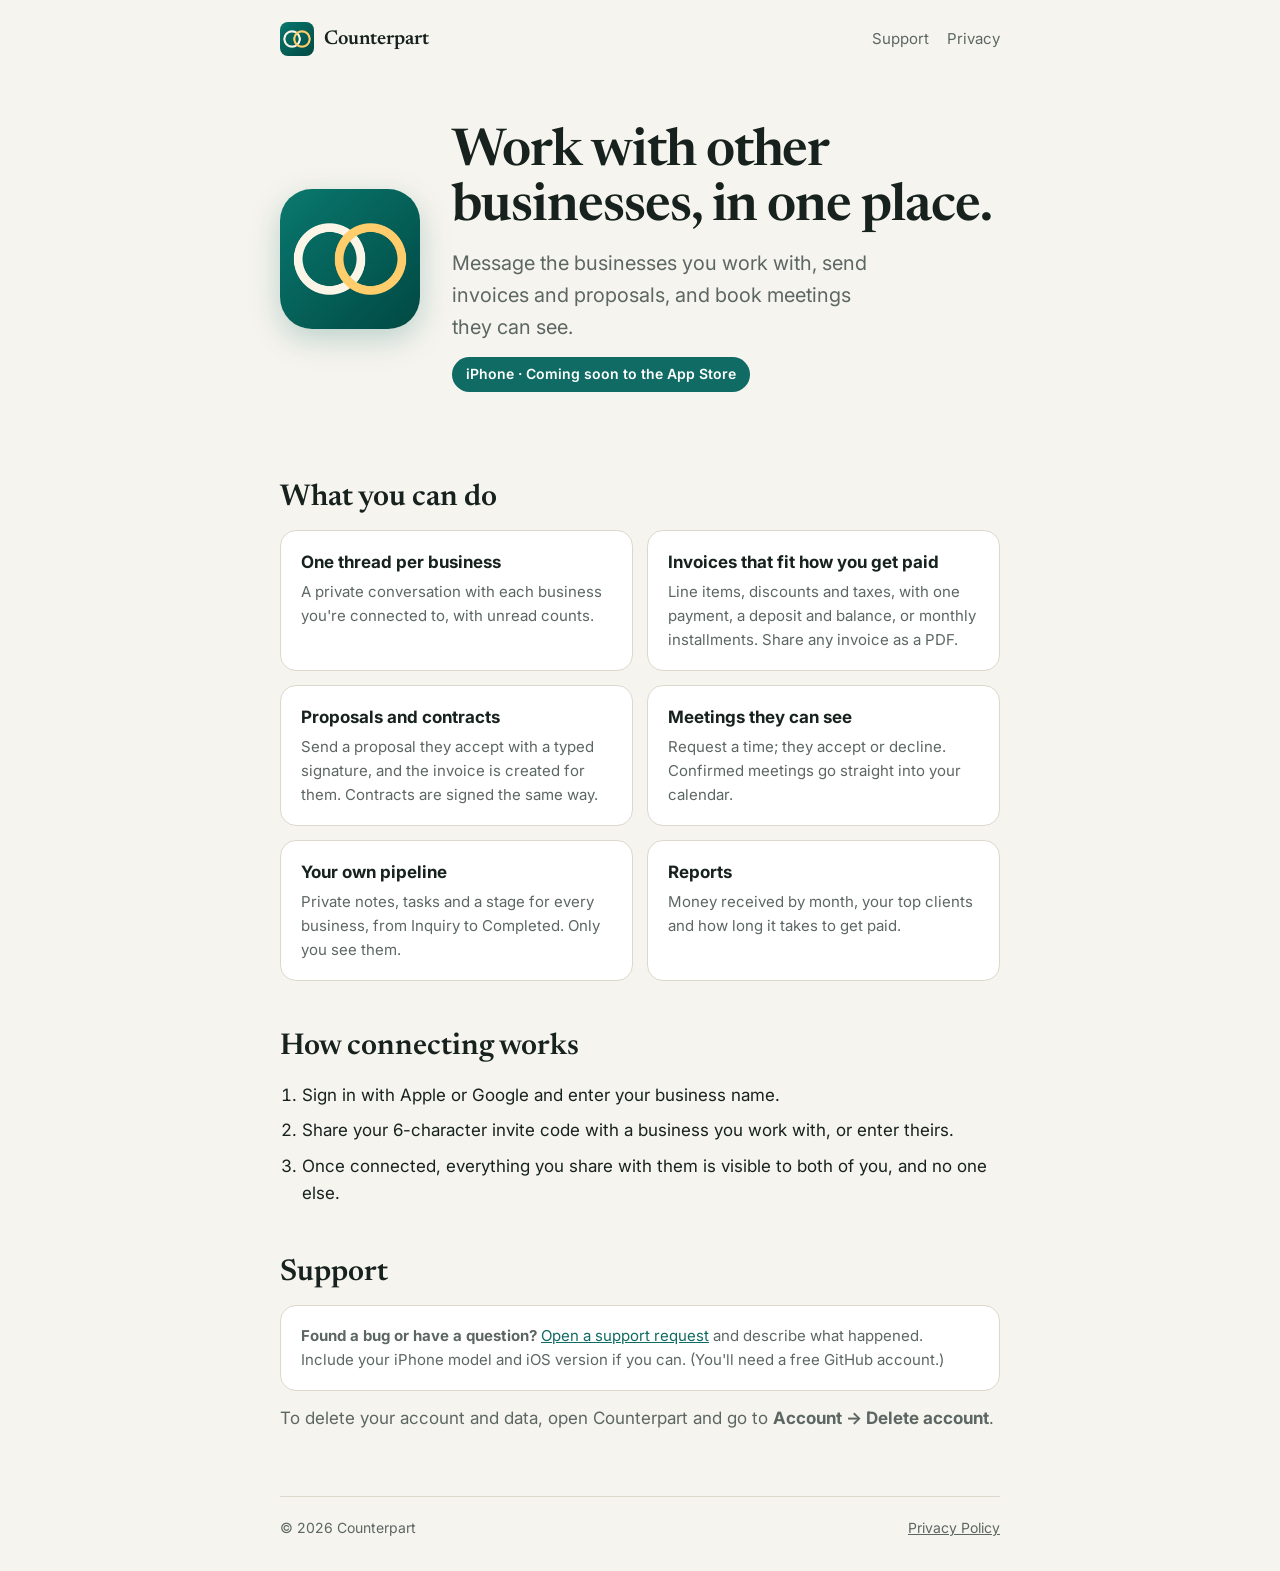
==== index.html @ 64aa9f84 "Counterpart home page and privacy policy Co-Authored-By: Claude Opus 5.5 <noreply@anthropic.com>" ====
<!doctype html>
<html lang="en">
<head>
  <meta charset="utf-8">
  <meta name="viewport" content="width=device-width, initial-scale=1, viewport-fit=cover">
  <title>Counterpart — work with businesses in one place</title>
  <meta name="description" content="Counterpart is an iPhone app for messaging the businesses you work with, sending invoices and proposals, and scheduling meetings they can see.">
  <link rel="icon" href="icon.png">
  <link rel="preconnect" href="https://fonts.googleapis.com">
  <link rel="preconnect" href="https://fonts.gstatic.com" crossorigin>
  <link rel="stylesheet" href="https://fonts.googleapis.com/css2?family=Inter:wght@400;600&family=Newsreader:opsz,wght@6..72,600&display=swap">
  <link rel="stylesheet" href="style.css">
</head>
<body>
  <div class="wrap">
    <header class="top">
      <a class="brand" href="./"><img src="icon.png" alt="">Counterpart</a>
      <nav><a href="#support">Support</a><a href="privacy.html">Privacy</a></nav>
    </header>

    <section class="hero">
      <img src="icon.png" alt="Counterpart app icon">
      <div>
        <h1>Work with other businesses, in one place.</h1>
        <p class="lede">Message the businesses you work with, send invoices and proposals, and book meetings they can see.</p>
        <span class="badge">iPhone · Coming soon to the App Store</span>
      </div>
    </section>

    <h2>What you can do</h2>
    <div class="features">
      <div class="card"><h3>One thread per business</h3><p>A private conversation with each business you're connected to, with unread counts.</p></div>
      <div class="card"><h3>Invoices that fit how you get paid</h3><p>Line items, discounts and taxes, with one payment, a deposit and balance, or monthly installments. Share any invoice as a PDF.</p></div>
      <div class="card"><h3>Proposals and contracts</h3><p>Send a proposal they accept with a typed signature, and the invoice is created for them. Contracts are signed the same way.</p></div>
      <div class="card"><h3>Meetings they can see</h3><p>Request a time; they accept or decline. Confirmed meetings go straight into your calendar.</p></div>
      <div class="card"><h3>Your own pipeline</h3><p>Private notes, tasks and a stage for every business, from Inquiry to Completed. Only you see them.</p></div>
      <div class="card"><h3>Reports</h3><p>Money received by month, your top clients and how long it takes to get paid.</p></div>
    </div>

    <h2>How connecting works</h2>
    <ol class="steps">
      <li>Sign in with Apple or Google and enter your business name.</li>
      <li>Share your 6-character invite code with a business you work with, or enter theirs.</li>
      <li>Once connected, everything you share with them is visible to both of you, and no one else.</li>
    </ol>

    <h2 id="support">Support</h2>
    <div class="card">
      <p><strong>Found a bug or have a question?</strong> <a href="https://github.com/Ogdenriver1/counterpart-support/issues/new">Open a support request</a> and describe what happened. Include your iPhone model and iOS version if you can. (You'll need a free GitHub account.)</p>
    </div>
    <p class="muted" style="margin-top:14px">To delete your account and data, open Counterpart and go to <strong>Account → Delete account</strong>.</p>

    <footer>
      <span>© 2026 Counterpart</span>
      <span><a href="privacy.html">Privacy Policy</a></span>
    </footer>
  </div>
</body>
</html>
---- style.css ----
:root {
  --bg: #f6f4ee;
  --surface: #ffffff;
  --ink: #17221f;
  --muted: #5c6763;
  --line: #dcd8cc;
  --teal: #0f6b63;
  --gold: #e9b44c;
  --serif: "Newsreader", Georgia, "Times New Roman", serif;
  --sans: "Inter", system-ui, -apple-system, "Segoe UI", sans-serif;
}
@media (prefers-color-scheme: dark) {
  :root { --bg: #0e1513; --surface: #16201d; --ink: #e8eeeb; --muted: #9aa8a3; --line: #2a3632; --teal: #5fc7b8; --gold: #f2c46a; }
}
* { box-sizing: border-box; }
body { margin: 0; background: var(--bg); color: var(--ink); font: 17px/1.6 var(--sans); }
.wrap { max-width: 760px; margin: 0 auto; padding: 0 max(20px, env(safe-area-inset-left)); }
header.top { padding: 22px 0; display: flex; align-items: center; justify-content: space-between; gap: 12px; }
header.top a.brand { display: flex; align-items: center; gap: 10px; color: var(--ink); text-decoration: none; font: 600 20px var(--serif); }
header.top img { width: 34px; height: 34px; border-radius: 8px; }
nav a { color: var(--muted); text-decoration: none; margin-left: 18px; font-size: 15px; }
nav a:hover { color: var(--ink); }
.hero { padding: 48px 0 40px; display: grid; grid-template-columns: 140px 1fr; gap: 32px; align-items: center; }
.hero img { width: 140px; height: 140px; border-radius: 32px; box-shadow: 0 10px 30px rgba(15, 107, 99, .25); }
h1 { font: 600 52px/1.05 var(--serif); letter-spacing: -.02em; margin: 0 0 12px; text-wrap: balance; }
h2 { font: 600 30px/1.2 var(--serif); margin: 48px 0 14px; text-wrap: balance; }
h3 { font-size: 17px; margin: 0 0 4px; }
p { margin: 0 0 14px; }
.lede { font-size: 20px; color: var(--muted); max-width: 34ch; }
.badge { display: inline-block; padding: 6px 14px; border-radius: 999px; background: var(--teal); color: #fff; font-size: 14px; font-weight: 600; }
.features { display: grid; grid-template-columns: repeat(2, minmax(0, 1fr)); gap: 14px; }
.card { background: var(--surface); border: 1px solid var(--line); border-radius: 16px; padding: 18px 20px; }
.card p { color: var(--muted); margin: 0; font-size: 15px; }
ol.steps { padding-left: 22px; }
ol.steps li { margin-bottom: 8px; }
a { color: var(--teal); }
.policy h2 { font-size: 24px; margin-top: 36px; }
.policy ul { padding-left: 22px; }
.policy li { margin-bottom: 6px; }
.muted { color: var(--muted); }
footer { margin: 64px 0 32px; padding-top: 20px; border-top: 1px solid var(--line); color: var(--muted); font-size: 14px; display: flex; justify-content: space-between; flex-wrap: wrap; gap: 8px; }
footer a { color: var(--muted); }
@media (max-width: 600px) {
  .hero { grid-template-columns: 1fr; gap: 20px; padding-top: 24px; }
  .hero img { width: 96px; height: 96px; border-radius: 22px; }
  h1 { font-size: 40px; }
  .features { grid-template-columns: 1fr; }
  nav a { margin-left: 12px; }
}
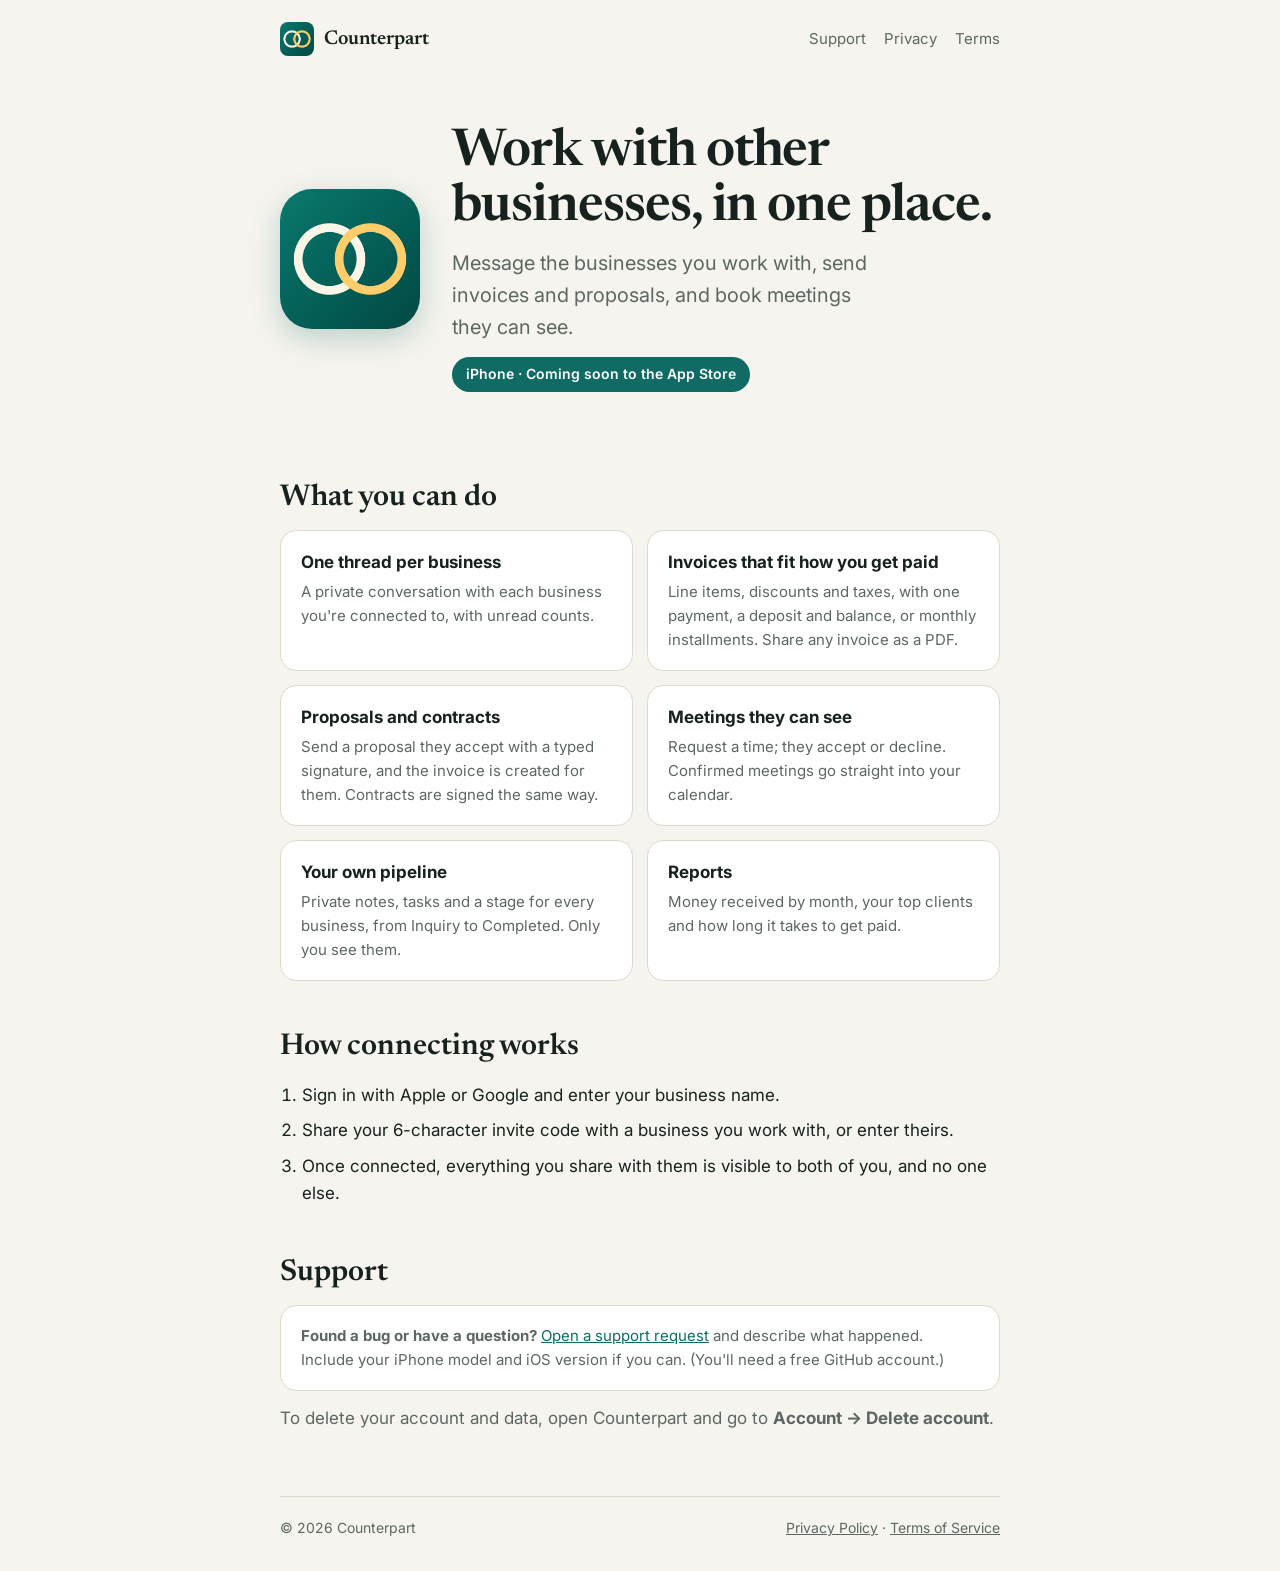
==== commit f0238381: "Add terms of service Co-Authored-By: Claude Opus 5.5 <noreply@anthropic.com>" ====
--- a/index.html
+++ b/index.html
@@ -15,7 +15,7 @@
   <div class="wrap">
     <header class="top">
       <a class="brand" href="./"><img src="icon.png" alt="">Counterpart</a>
-      <nav><a href="#support">Support</a><a href="privacy.html">Privacy</a></nav>
+      <nav><a href="#support">Support</a><a href="privacy.html">Privacy</a><a href="terms.html">Terms</a></nav>
     </header>
 
     <section class="hero">
@@ -52,7 +52,7 @@
 
     <footer>
       <span>© 2026 Counterpart</span>
-      <span><a href="privacy.html">Privacy Policy</a></span>
+      <span><a href="privacy.html">Privacy Policy</a> · <a href="terms.html">Terms of Service</a></span>
     </footer>
   </div>
 </body>
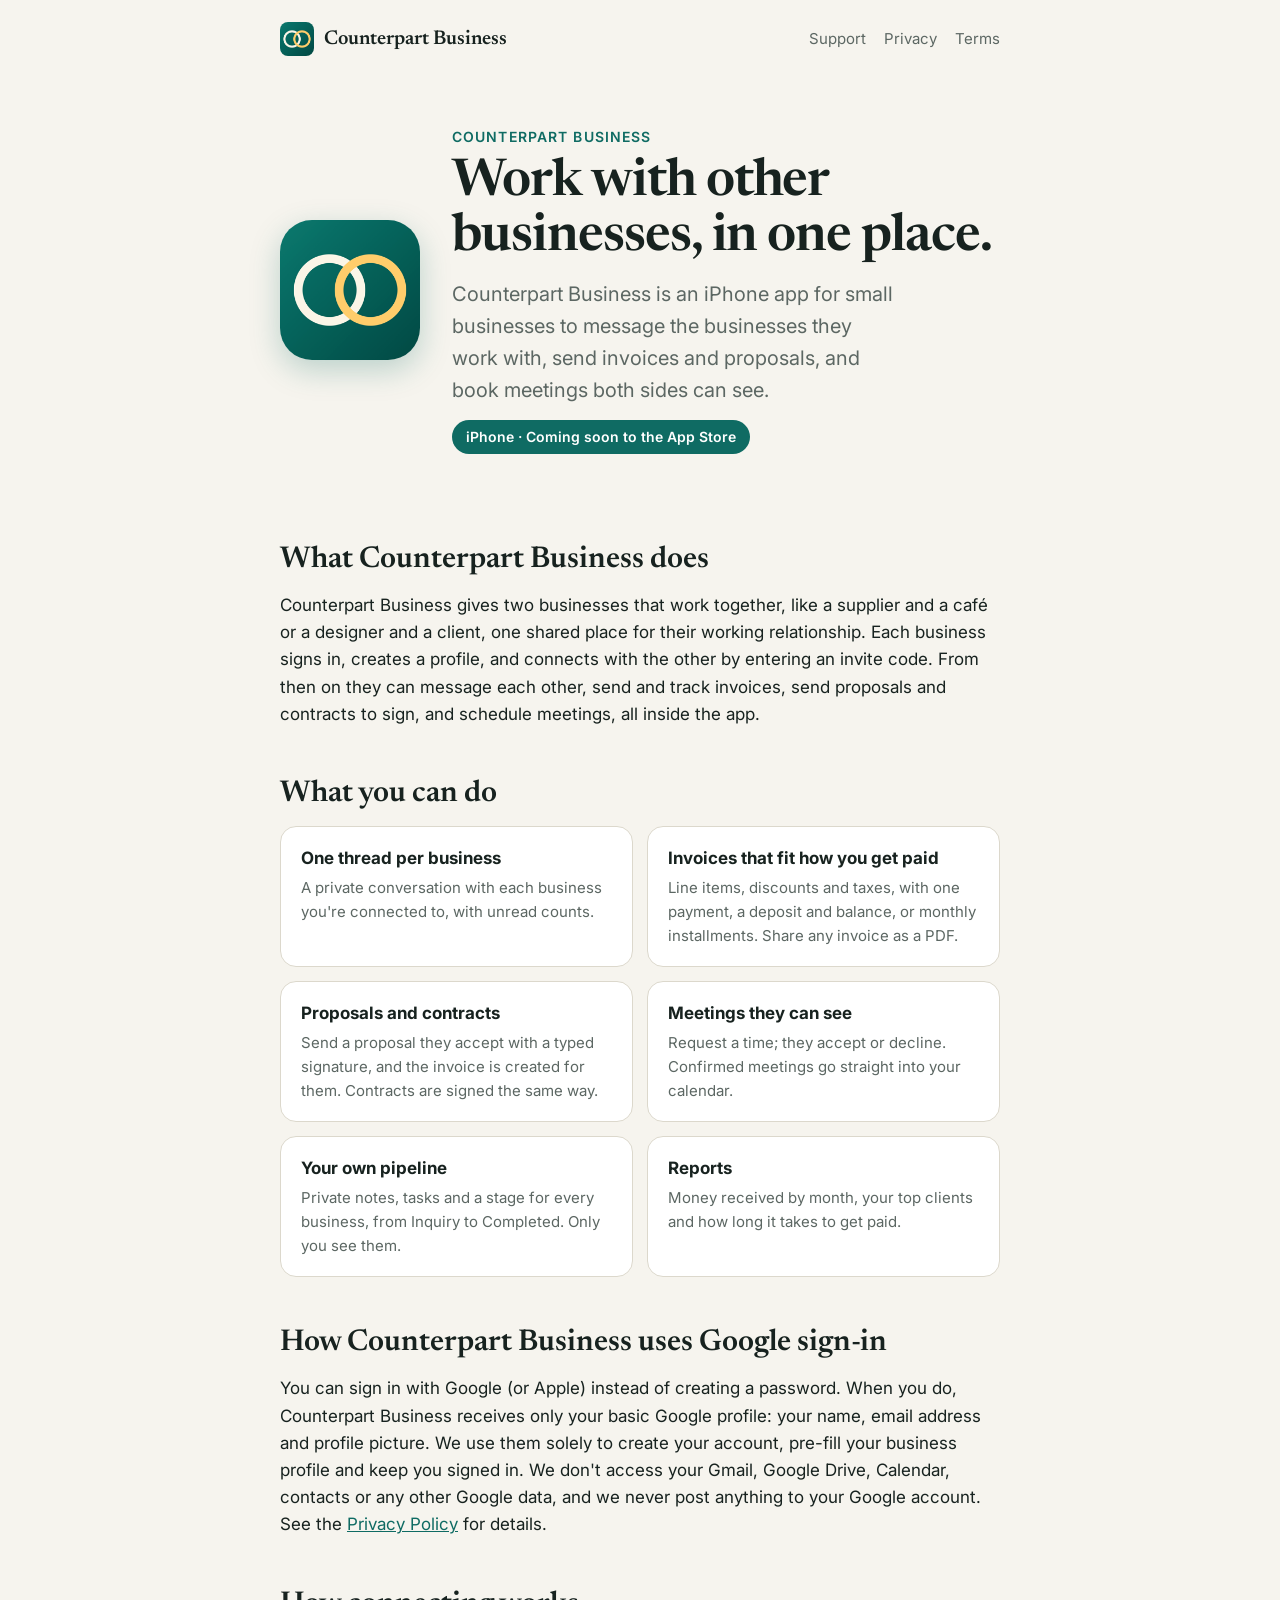
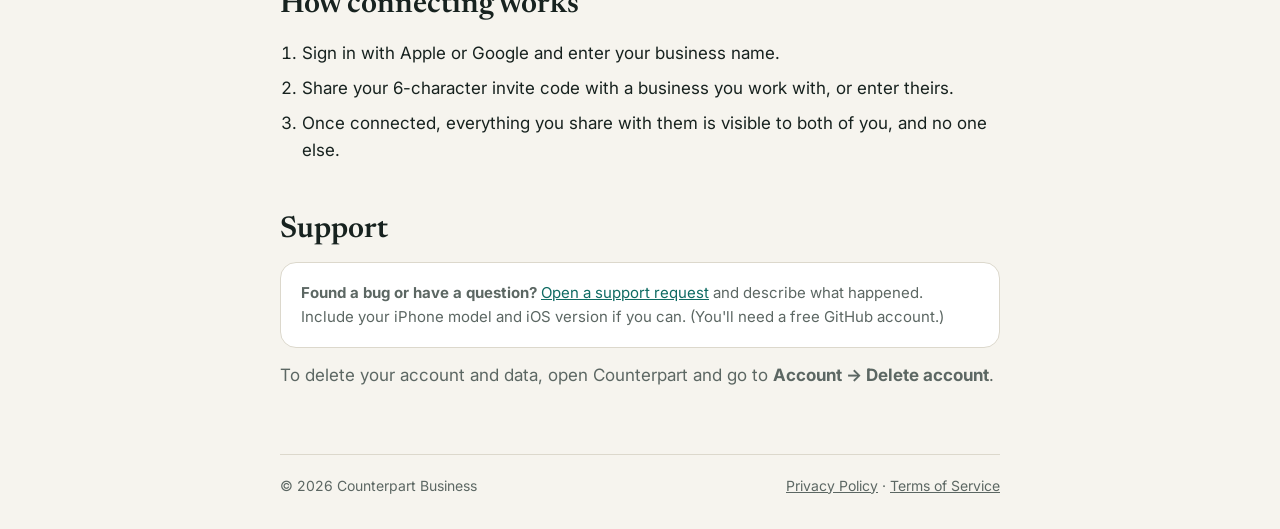
==== commit 74ac4486: "Match Google consent name, explain app purpose and Google sign-in use, add Search Console verificati" ====
--- a/index.html
+++ b/index.html
@@ -3,8 +3,8 @@
 <head>
   <meta charset="utf-8">
   <meta name="viewport" content="width=device-width, initial-scale=1, viewport-fit=cover">
-  <title>Counterpart — work with businesses in one place</title>
-  <meta name="description" content="Counterpart is an iPhone app for messaging the businesses you work with, sending invoices and proposals, and scheduling meetings they can see.">
+  <title>Counterpart Business — message, invoice and schedule with other businesses</title>
+  <meta name="description" content="Counterpart Business is an iPhone app for messaging the businesses you work with, sending invoices and proposals, and scheduling meetings they can see.">
   <link rel="icon" href="icon.png">
   <link rel="preconnect" href="https://fonts.googleapis.com">
   <link rel="preconnect" href="https://fonts.gstatic.com" crossorigin>
@@ -14,18 +14,22 @@
 <body>
   <div class="wrap">
     <header class="top">
-      <a class="brand" href="./"><img src="icon.png" alt="">Counterpart</a>
+      <a class="brand" href="./"><img src="icon.png" alt="">Counterpart Business</a>
       <nav><a href="#support">Support</a><a href="privacy.html">Privacy</a><a href="terms.html">Terms</a></nav>
     </header>
 
     <section class="hero">
-      <img src="icon.png" alt="Counterpart app icon">
+      <img src="icon.png" alt="Counterpart Business app icon">
       <div>
+        <p class="eyebrow">Counterpart Business</p>
         <h1>Work with other businesses, in one place.</h1>
-        <p class="lede">Message the businesses you work with, send invoices and proposals, and book meetings they can see.</p>
+        <p class="lede">Counterpart Business is an iPhone app for small businesses to message the businesses they work with, send invoices and proposals, and book meetings both sides can see.</p>
         <span class="badge">iPhone · Coming soon to the App Store</span>
       </div>
     </section>
+
+    <h2>What Counterpart Business does</h2>
+    <p>Counterpart Business gives two businesses that work together, like a supplier and a café or a designer and a client, one shared place for their working relationship. Each business signs in, creates a profile, and connects with the other by entering an invite code. From then on they can message each other, send and track invoices, send proposals and contracts to sign, and schedule meetings, all inside the app.</p>
 
     <h2>What you can do</h2>
     <div class="features">
@@ -36,6 +40,9 @@
       <div class="card"><h3>Your own pipeline</h3><p>Private notes, tasks and a stage for every business, from Inquiry to Completed. Only you see them.</p></div>
       <div class="card"><h3>Reports</h3><p>Money received by month, your top clients and how long it takes to get paid.</p></div>
     </div>
+
+    <h2>How Counterpart Business uses Google sign-in</h2>
+    <p>You can sign in with Google (or Apple) instead of creating a password. When you do, Counterpart Business receives only your basic Google profile: your name, email address and profile picture. We use them solely to create your account, pre-fill your business profile and keep you signed in. We don't access your Gmail, Google Drive, Calendar, contacts or any other Google data, and we never post anything to your Google account. See the <a href="privacy.html">Privacy Policy</a> for details.</p>
 
     <h2>How connecting works</h2>
     <ol class="steps">
@@ -51,7 +58,7 @@
     <p class="muted" style="margin-top:14px">To delete your account and data, open Counterpart and go to <strong>Account → Delete account</strong>.</p>
 
     <footer>
-      <span>© 2026 Counterpart</span>
+      <span>© 2026 Counterpart Business</span>
       <span><a href="privacy.html">Privacy Policy</a> · <a href="terms.html">Terms of Service</a></span>
     </footer>
   </div>
--- a/style.css
+++ b/style.css
@@ -47,3 +47,4 @@
   .features { grid-template-columns: 1fr; }
   nav a { margin-left: 12px; }
 }
+.eyebrow { font-size: 14px; font-weight: 600; letter-spacing: .08em; text-transform: uppercase; color: var(--teal); margin: 0 0 8px; }
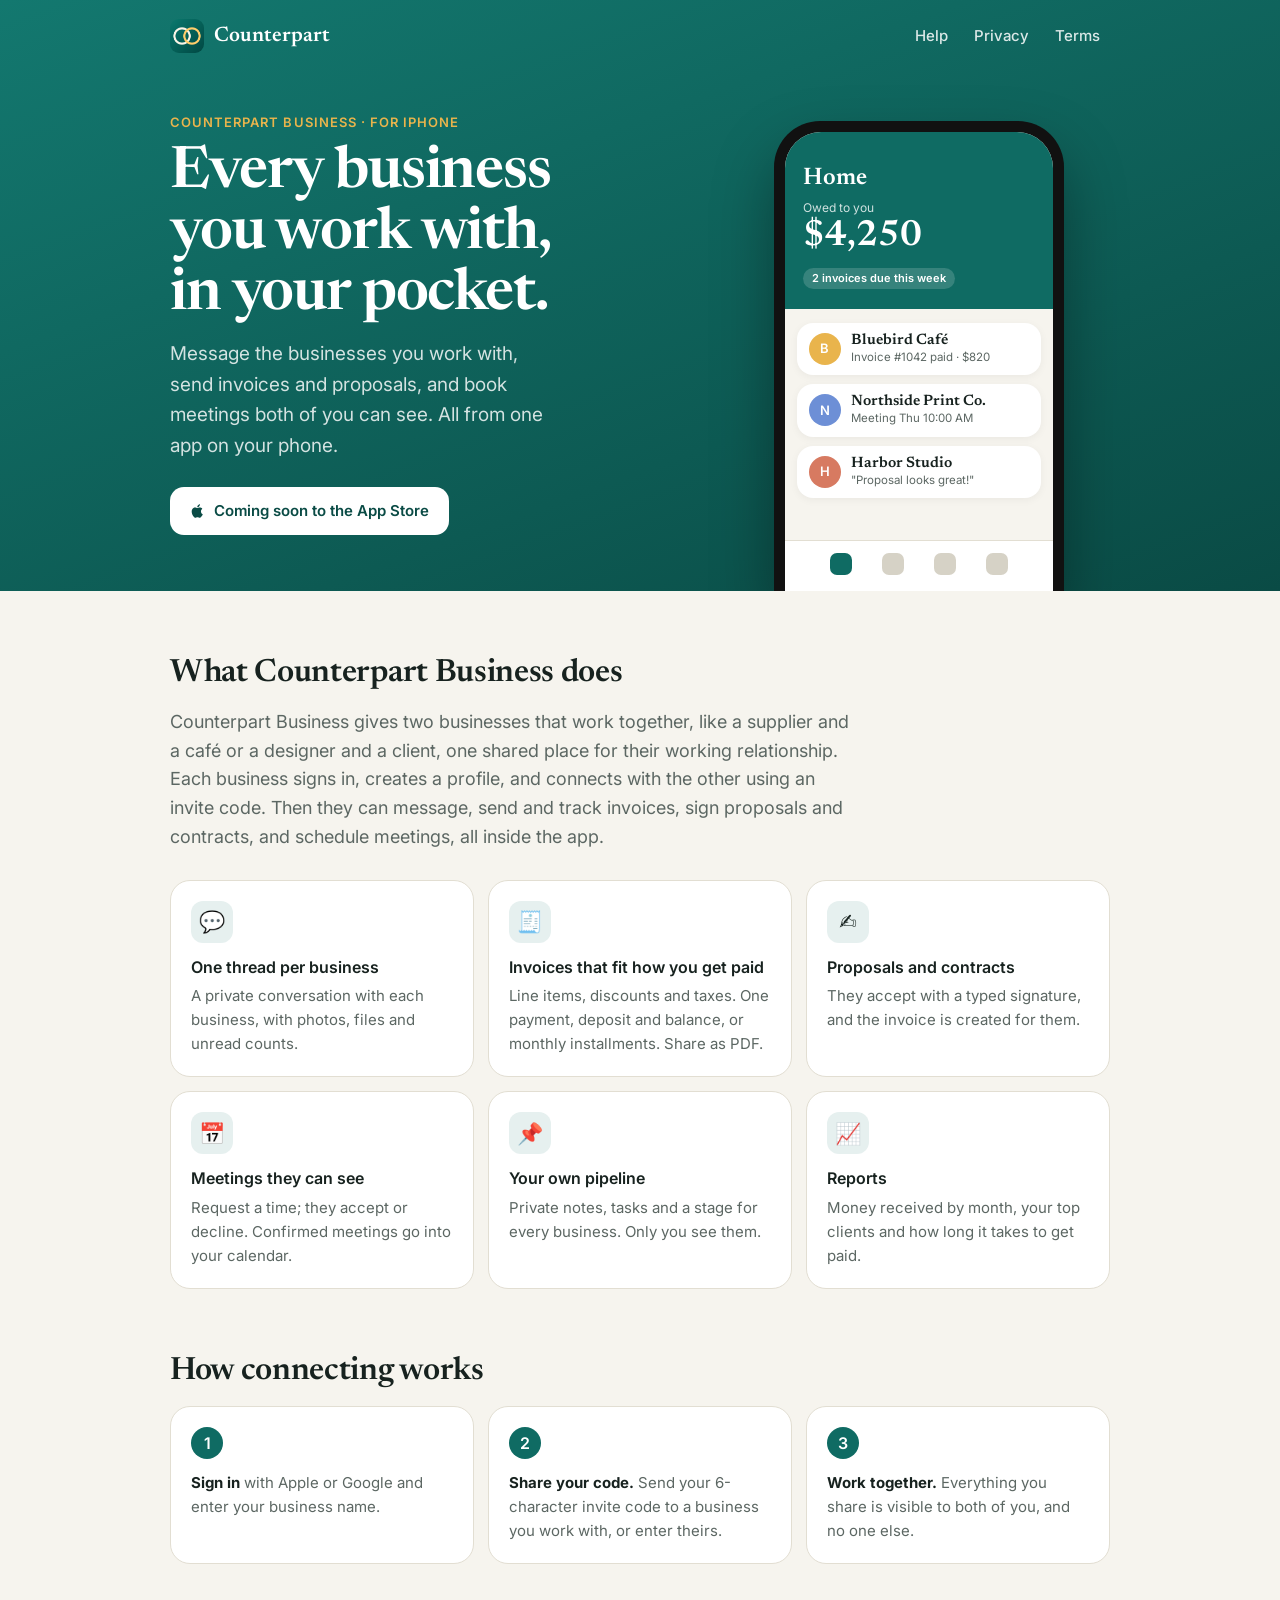
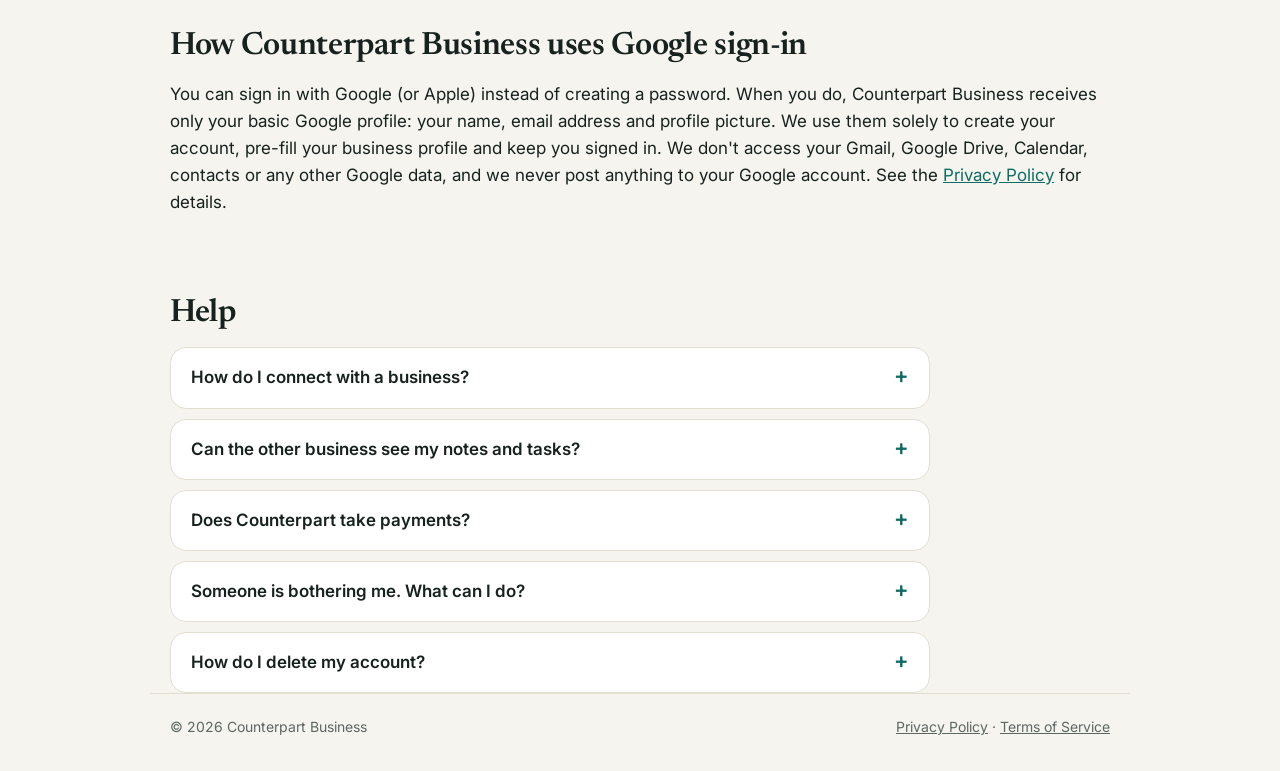
==== commit c4579fbd: "Redesign site: teal hero with phone preview, help FAQ instead of GitHub issues, add-to-home-screen s" ====
--- a/index.html
+++ b/index.html
@@ -5,62 +5,124 @@
   <meta name="viewport" content="width=device-width, initial-scale=1, viewport-fit=cover">
   <title>Counterpart Business — message, invoice and schedule with other businesses</title>
   <meta name="description" content="Counterpart Business is an iPhone app for messaging the businesses you work with, sending invoices and proposals, and scheduling meetings they can see.">
+  <meta name="theme-color" content="#0f6b63">
+  <meta name="apple-mobile-web-app-capable" content="yes">
+  <meta name="mobile-web-app-capable" content="yes">
+  <meta name="apple-mobile-web-app-title" content="Counterpart">
+  <meta name="apple-mobile-web-app-status-bar-style" content="black-translucent">
+  <link rel="manifest" href="manifest.json">
   <link rel="icon" href="icon.png">
+  <link rel="apple-touch-icon" href="icon.png">
   <link rel="preconnect" href="https://fonts.googleapis.com">
   <link rel="preconnect" href="https://fonts.gstatic.com" crossorigin>
-  <link rel="stylesheet" href="https://fonts.googleapis.com/css2?family=Inter:wght@400;600&family=Newsreader:opsz,wght@6..72,600&display=swap">
+  <link rel="stylesheet" href="https://fonts.googleapis.com/css2?family=Inter:wght@400;500;600&family=Newsreader:opsz,wght@6..72,500;6..72,600&display=swap">
   <link rel="stylesheet" href="style.css">
 </head>
-<body>
-  <div class="wrap">
-    <header class="top">
-      <a class="brand" href="./"><img src="icon.png" alt="">Counterpart Business</a>
-      <nav><a href="#support">Support</a><a href="privacy.html">Privacy</a><a href="terms.html">Terms</a></nav>
-    </header>
+<body class="home">
+  <header class="hero-band">
+    <div class="wrap">
+      <div class="top">
+        <a class="brand" href="./"><img src="icon.png" alt="">Counterpart</a>
+        <nav><a href="#help">Help</a><a href="privacy.html">Privacy</a><a href="terms.html">Terms</a></nav>
+      </div>
 
-    <section class="hero">
-      <img src="icon.png" alt="Counterpart Business app icon">
-      <div>
-        <p class="eyebrow">Counterpart Business</p>
-        <h1>Work with other businesses, in one place.</h1>
-        <p class="lede">Counterpart Business is an iPhone app for small businesses to message the businesses they work with, send invoices and proposals, and book meetings both sides can see.</p>
-        <span class="badge">iPhone · Coming soon to the App Store</span>
+      <div class="hero">
+        <div class="hero-copy">
+          <p class="eyebrow">Counterpart Business · for iPhone</p>
+          <h1>Every business you work with, in your pocket.</h1>
+          <p class="lede">Message the businesses you work with, send invoices and proposals, and book meetings both of you can see. All from one app on your phone.</p>
+          <span class="store">Coming soon to the App Store</span>
+        </div>
+
+        <div class="phone" aria-hidden="true">
+          <div class="screen">
+            <div class="s-bar">
+              <span class="s-title">Home</span>
+            </div>
+            <div class="s-head">
+              <span class="s-small">Owed to you</span>
+              <span class="s-big">$4,250</span>
+              <span class="s-chip">2 invoices due this week</span>
+            </div>
+            <div class="s-body">
+              <div class="s-card">
+                <span class="s-av" style="background:#e9b44c">B</span>
+                <div><b>Bluebird Café</b><small>Invoice #1042 paid · $820</small></div>
+              </div>
+              <div class="s-card">
+                <span class="s-av" style="background:#6d8fd6">N</span>
+                <div><b>Northside Print Co.</b><small>Meeting Thu 10:00 AM</small></div>
+              </div>
+              <div class="s-card">
+                <span class="s-av" style="background:#d77a61">H</span>
+                <div><b>Harbor Studio</b><small>"Proposal looks great!"</small></div>
+              </div>
+            </div>
+            <div class="s-tabs"><i class="on"></i><i></i><i></i><i></i></div>
+          </div>
+        </div>
+      </div>
+    </div>
+  </header>
+
+  <main class="wrap">
+    <section>
+      <h2>What Counterpart Business does</h2>
+      <p class="intro">Counterpart Business gives two businesses that work together, like a supplier and a café or a designer and a client, one shared place for their working relationship. Each business signs in, creates a profile, and connects with the other using an invite code. Then they can message, send and track invoices, sign proposals and contracts, and schedule meetings, all inside the app.</p>
+      <div class="features">
+        <div class="feature"><span class="ic">💬</span><h3>One thread per business</h3><p>A private conversation with each business, with photos, files and unread counts.</p></div>
+        <div class="feature"><span class="ic">🧾</span><h3>Invoices that fit how you get paid</h3><p>Line items, discounts and taxes. One payment, deposit and balance, or monthly installments. Share as PDF.</p></div>
+        <div class="feature"><span class="ic">✍️</span><h3>Proposals and contracts</h3><p>They accept with a typed signature, and the invoice is created for them.</p></div>
+        <div class="feature"><span class="ic">📅</span><h3>Meetings they can see</h3><p>Request a time; they accept or decline. Confirmed meetings go into your calendar.</p></div>
+        <div class="feature"><span class="ic">📌</span><h3>Your own pipeline</h3><p>Private notes, tasks and a stage for every business. Only you see them.</p></div>
+        <div class="feature"><span class="ic">📈</span><h3>Reports</h3><p>Money received by month, your top clients and how long it takes to get paid.</p></div>
       </div>
     </section>
 
-    <h2>What Counterpart Business does</h2>
-    <p>Counterpart Business gives two businesses that work together, like a supplier and a café or a designer and a client, one shared place for their working relationship. Each business signs in, creates a profile, and connects with the other by entering an invite code. From then on they can message each other, send and track invoices, send proposals and contracts to sign, and schedule meetings, all inside the app.</p>
+    <section>
+      <h2>How connecting works</h2>
+      <ol class="steps">
+        <li><b>Sign in</b> with Apple or Google and enter your business name.</li>
+        <li><b>Share your code.</b> Send your 6-character invite code to a business you work with, or enter theirs.</li>
+        <li><b>Work together.</b> Everything you share is visible to both of you, and no one else.</li>
+      </ol>
+    </section>
 
-    <h2>What you can do</h2>
-    <div class="features">
-      <div class="card"><h3>One thread per business</h3><p>A private conversation with each business you're connected to, with unread counts.</p></div>
-      <div class="card"><h3>Invoices that fit how you get paid</h3><p>Line items, discounts and taxes, with one payment, a deposit and balance, or monthly installments. Share any invoice as a PDF.</p></div>
-      <div class="card"><h3>Proposals and contracts</h3><p>Send a proposal they accept with a typed signature, and the invoice is created for them. Contracts are signed the same way.</p></div>
-      <div class="card"><h3>Meetings they can see</h3><p>Request a time; they accept or decline. Confirmed meetings go straight into your calendar.</p></div>
-      <div class="card"><h3>Your own pipeline</h3><p>Private notes, tasks and a stage for every business, from Inquiry to Completed. Only you see them.</p></div>
-      <div class="card"><h3>Reports</h3><p>Money received by month, your top clients and how long it takes to get paid.</p></div>
-    </div>
+    <section>
+      <h2>How Counterpart Business uses Google sign-in</h2>
+      <p>You can sign in with Google (or Apple) instead of creating a password. When you do, Counterpart Business receives only your basic Google profile: your name, email address and profile picture. We use them solely to create your account, pre-fill your business profile and keep you signed in. We don't access your Gmail, Google Drive, Calendar, contacts or any other Google data, and we never post anything to your Google account. See the <a href="privacy.html">Privacy Policy</a> for details.</p>
+    </section>
 
-    <h2>How Counterpart Business uses Google sign-in</h2>
-    <p>You can sign in with Google (or Apple) instead of creating a password. When you do, Counterpart Business receives only your basic Google profile: your name, email address and profile picture. We use them solely to create your account, pre-fill your business profile and keep you signed in. We don't access your Gmail, Google Drive, Calendar, contacts or any other Google data, and we never post anything to your Google account. See the <a href="privacy.html">Privacy Policy</a> for details.</p>
+    <section id="help">
+      <h2>Help</h2>
+      <div class="faq">
+        <details>
+          <summary>How do I connect with a business?</summary>
+          <p>Open the <b>Businesses</b> tab and tap <b>+</b>. Share your invite link or code with them, or type in the 6-character code they sent you.</p>
+        </details>
+        <details>
+          <summary>Can the other business see my notes and tasks?</summary>
+          <p>No. Notes, tasks and pipeline stages are private to you. Messages, invoices, meetings, proposals and contracts are shared with that business.</p>
+        </details>
+        <details>
+          <summary>Does Counterpart take payments?</summary>
+          <p>No. Counterpart never moves money. You record payments on an invoice (cash, bank transfer, card and so on) so both sides can see what's been paid.</p>
+        </details>
+        <details>
+          <summary>Someone is bothering me. What can I do?</summary>
+          <p>Open their page, tap <b>⋯</b>, and choose <b>Report</b> or <b>Block</b>. Blocking disconnects you and stops them connecting again. Reports are reviewed within 24 hours.</p>
+        </details>
+        <details>
+          <summary>How do I delete my account?</summary>
+          <p>In the app, go to <b>Account → Delete account</b>. This permanently deletes your profile, connections, messages, invoices, meetings, documents, notes and tasks.</p>
+        </details>
+      </div>
+    </section>
+  </main>
 
-    <h2>How connecting works</h2>
-    <ol class="steps">
-      <li>Sign in with Apple or Google and enter your business name.</li>
-      <li>Share your 6-character invite code with a business you work with, or enter theirs.</li>
-      <li>Once connected, everything you share with them is visible to both of you, and no one else.</li>
-    </ol>
-
-    <h2 id="support">Support</h2>
-    <div class="card">
-      <p><strong>Found a bug or have a question?</strong> <a href="https://github.com/Ogdenriver1/counterpart-support/issues/new">Open a support request</a> and describe what happened. Include your iPhone model and iOS version if you can. (You'll need a free GitHub account.)</p>
-    </div>
-    <p class="muted" style="margin-top:14px">To delete your account and data, open Counterpart and go to <strong>Account → Delete account</strong>.</p>
-
-    <footer>
-      <span>© 2026 Counterpart Business</span>
-      <span><a href="privacy.html">Privacy Policy</a> · <a href="terms.html">Terms of Service</a></span>
-    </footer>
-  </div>
+  <footer class="wrap">
+    <span>© 2026 Counterpart Business</span>
+    <span><a href="privacy.html">Privacy Policy</a> · <a href="terms.html">Terms of Service</a></span>
+  </footer>
 </body>
 </html>
--- a/style.css
+++ b/style.css
@@ -3,48 +3,116 @@
   --surface: #ffffff;
   --ink: #17221f;
   --muted: #5c6763;
-  --line: #dcd8cc;
+  --line: #e2ded2;
   --teal: #0f6b63;
+  --teal-deep: #0a4b45;
   --gold: #e9b44c;
   --serif: "Newsreader", Georgia, "Times New Roman", serif;
   --sans: "Inter", system-ui, -apple-system, "Segoe UI", sans-serif;
 }
 @media (prefers-color-scheme: dark) {
-  :root { --bg: #0e1513; --surface: #16201d; --ink: #e8eeeb; --muted: #9aa8a3; --line: #2a3632; --teal: #5fc7b8; --gold: #f2c46a; }
+  :root { --bg: #0e1513; --surface: #16201d; --ink: #e8eeeb; --muted: #9aa8a3; --line: #2a3632; --teal: #5fc7b8; --teal-deep: #0b3a35; --gold: #f2c46a; }
 }
 * { box-sizing: border-box; }
-body { margin: 0; background: var(--bg); color: var(--ink); font: 17px/1.6 var(--sans); }
-.wrap { max-width: 760px; margin: 0 auto; padding: 0 max(20px, env(safe-area-inset-left)); }
-header.top { padding: 22px 0; display: flex; align-items: center; justify-content: space-between; gap: 12px; }
-header.top a.brand { display: flex; align-items: center; gap: 10px; color: var(--ink); text-decoration: none; font: 600 20px var(--serif); }
-header.top img { width: 34px; height: 34px; border-radius: 8px; }
-nav a { color: var(--muted); text-decoration: none; margin-left: 18px; font-size: 15px; }
-nav a:hover { color: var(--ink); }
-.hero { padding: 48px 0 40px; display: grid; grid-template-columns: 140px 1fr; gap: 32px; align-items: center; }
-.hero img { width: 140px; height: 140px; border-radius: 32px; box-shadow: 0 10px 30px rgba(15, 107, 99, .25); }
-h1 { font: 600 52px/1.05 var(--serif); letter-spacing: -.02em; margin: 0 0 12px; text-wrap: balance; }
-h2 { font: 600 30px/1.2 var(--serif); margin: 48px 0 14px; text-wrap: balance; }
-h3 { font-size: 17px; margin: 0 0 4px; }
+html { -webkit-text-size-adjust: 100%; scroll-behavior: smooth; }
+body { margin: 0; background: var(--bg); color: var(--ink); font: 17px/1.6 var(--sans); -webkit-font-smoothing: antialiased; }
+.wrap { max-width: 980px; margin: 0 auto; padding-left: max(20px, env(safe-area-inset-left)); padding-right: max(20px, env(safe-area-inset-right)); }
+a { color: var(--teal); }
 p { margin: 0 0 14px; }
-.lede { font-size: 20px; color: var(--muted); max-width: 34ch; }
-.badge { display: inline-block; padding: 6px 14px; border-radius: 999px; background: var(--teal); color: #fff; font-size: 14px; font-weight: 600; }
-.features { display: grid; grid-template-columns: repeat(2, minmax(0, 1fr)); gap: 14px; }
-.card { background: var(--surface); border: 1px solid var(--line); border-radius: 16px; padding: 18px 20px; }
-.card p { color: var(--muted); margin: 0; font-size: 15px; }
-ol.steps { padding-left: 22px; }
-ol.steps li { margin-bottom: 8px; }
-a { color: var(--teal); }
-.policy h2 { font-size: 24px; margin-top: 36px; }
+h1 { font: 600 52px/1.05 var(--serif); letter-spacing: -.02em; margin: 0 0 14px; text-wrap: balance; }
+h2 { font: 600 32px/1.15 var(--serif); letter-spacing: -.01em; margin: 0 0 16px; text-wrap: balance; }
+h3 { font-size: 16px; font-weight: 600; margin: 0 0 4px; }
+.muted { color: var(--muted); }
+.eyebrow { font-size: 13px; font-weight: 600; letter-spacing: .08em; text-transform: uppercase; color: var(--teal); margin: 0 0 10px; }
+
+/* Header (all pages) */
+header.top, .top { padding: 18px 0; padding-top: max(18px, env(safe-area-inset-top)); display: flex; align-items: center; justify-content: space-between; gap: 12px; }
+.brand { display: flex; align-items: center; gap: 10px; color: var(--ink); text-decoration: none; font: 600 21px var(--serif); }
+.brand img { width: 34px; height: 34px; border-radius: 9px; }
+nav { display: flex; gap: 6px; }
+nav a { color: var(--muted); text-decoration: none; font-size: 15px; font-weight: 500; padding: 6px 10px; border-radius: 999px; }
+nav a:hover { color: var(--ink); background: rgba(127, 127, 127, .1); }
+
+/* Home hero */
+.hero-band { background: linear-gradient(160deg, #13786f 0%, #0a4b45 100%); color: #fff; overflow: hidden; }
+.hero-band .brand, .hero-band nav a { color: #fff; }
+.hero-band nav a { opacity: .85; }
+.hero-band nav a:hover { opacity: 1; background: rgba(255, 255, 255, .14); }
+.hero { display: grid; grid-template-columns: 1.15fr .85fr; gap: 40px; align-items: center; padding: 40px 0 0; }
+.hero-copy { padding-bottom: 56px; }
+.hero .eyebrow { color: var(--gold); }
+.hero .lede { color: rgba(255, 255, 255, .82); }
+.hero h1 { color: #fff; font-size: 58px; }
+.lede { font-size: 19px; color: var(--muted); max-width: 32ch; margin-bottom: 26px; }
+.store { display: inline-flex; align-items: center; gap: 8px; padding: 12px 20px; border-radius: 14px; background: #fff; color: #0a4b45; font-weight: 600; font-size: 15px; }
+.store::before { content: ""; width: 16px; height: 16px; background: currentColor; -webkit-mask: url("data:image/svg+xml,%3Csvg xmlns='http://www.w3.org/2000/svg' viewBox='0 0 24 24'%3E%3Cpath d='M16.4 12.6c0-2.6 2.1-3.8 2.2-3.9-1.2-1.8-3.1-2-3.7-2-1.6-.2-3.1.9-3.9.9-.8 0-2-.9-3.4-.9-1.7 0-3.3 1-4.2 2.6-1.8 3.1-.5 7.7 1.3 10.2.9 1.2 1.9 2.6 3.2 2.6 1.3-.1 1.8-.8 3.3-.8s2 .8 3.4.8c1.4 0 2.3-1.3 3.1-2.5 1-1.4 1.4-2.8 1.4-2.9 0 0-2.7-1-2.7-4.1zM13.9 4.9c.7-.9 1.2-2 1.1-3.2-1 0-2.3.7-3 1.6-.7.8-1.2 2-1.1 3.1 1.2.1 2.3-.6 3-1.5z'/%3E%3C/svg%3E") center/contain no-repeat; mask: url("data:image/svg+xml,%3Csvg xmlns='http://www.w3.org/2000/svg' viewBox='0 0 24 24'%3E%3Cpath d='M16.4 12.6c0-2.6 2.1-3.8 2.2-3.9-1.2-1.8-3.1-2-3.7-2-1.6-.2-3.1.9-3.9.9-.8 0-2-.9-3.4-.9-1.7 0-3.3 1-4.2 2.6-1.8 3.1-.5 7.7 1.3 10.2.9 1.2 1.9 2.6 3.2 2.6 1.3-.1 1.8-.8 3.3-.8s2 .8 3.4.8c1.4 0 2.3-1.3 3.1-2.5 1-1.4 1.4-2.8 1.4-2.9 0 0-2.7-1-2.7-4.1zM13.9 4.9c.7-.9 1.2-2 1.1-3.2-1 0-2.3.7-3 1.6-.7.8-1.2 2-1.1 3.1 1.2.1 2.3-.6 3-1.5z'/%3E%3C/svg%3E") center/contain no-repeat; }
+
+/* Phone mockup */
+.phone { text-align: left; justify-self: center; align-self: end; width: 290px; height: 470px; padding: 11px 11px 0; background: #111; border-radius: 46px 46px 0 0; box-shadow: 0 30px 60px rgba(0, 0, 0, .35); }
+.screen { height: 100%; border-radius: 36px 36px 0 0; overflow: hidden; background: #f6f4ee; color: #17221f; display: flex; flex-direction: column; font-size: 13px; line-height: 1.35; position: relative; }
+.s-bar { background: #0f6b63; color: #fff; padding: 34px 18px 6px; }
+.s-title { font: 600 24px var(--serif); }
+.s-head { background: #0f6b63; color: #fff; padding: 4px 18px 20px; display: flex; flex-direction: column; gap: 2px; }
+.s-small { font-size: 12px; opacity: .8; }
+.s-big { font: 600 36px/1.1 var(--serif); }
+.s-chip { align-self: flex-start; margin-top: 8px; font-size: 11px; font-weight: 600; background: rgba(255, 255, 255, .16); padding: 3px 9px; border-radius: 999px; }
+.s-body { padding: 14px 12px; display: flex; flex-direction: column; gap: 9px; flex: 1; }
+.s-card { display: flex; align-items: center; gap: 10px; background: #fff; border-radius: 16px; padding: 10px 12px; box-shadow: 0 2px 8px rgba(0, 0, 0, .05); }
+.s-card b { display: block; font: 600 15px var(--serif); }
+.s-card small { color: #5c6763; font-size: 11.5px; }
+.s-av { width: 32px; height: 32px; flex: none; border-radius: 50%; color: #fff; font-weight: 600; display: grid; place-items: center; }
+.s-tabs { display: flex; justify-content: space-around; padding: 12px 30px 16px; border-top: 1px solid #e2ded2; background: #fff; }
+.s-tabs i { width: 22px; height: 22px; border-radius: 7px; background: #d6d2c6; }
+.s-tabs i.on { background: #0f6b63; }
+
+/* Sections */
+main section { padding: 64px 0 0; }
+.intro { font-size: 18px; color: var(--muted); max-width: 62ch; margin-bottom: 28px; }
+.features { display: grid; grid-template-columns: repeat(3, minmax(0, 1fr)); gap: 14px; }
+.feature, .card { background: var(--surface); border: 1px solid var(--line); border-radius: 20px; padding: 20px; }
+.feature p, .card p { color: var(--muted); margin: 0; font-size: 15px; }
+.ic { display: grid; place-items: center; width: 42px; height: 42px; border-radius: 12px; background: rgba(15, 107, 99, .1); font-size: 21px; margin-bottom: 12px; }
+
+ol.steps { list-style: none; counter-reset: s; padding: 0; margin: 0; display: grid; grid-template-columns: repeat(3, minmax(0, 1fr)); gap: 14px; }
+ol.steps li { counter-increment: s; background: var(--surface); border: 1px solid var(--line); border-radius: 20px; padding: 20px; color: var(--muted); font-size: 15px; }
+ol.steps li::before { content: counter(s); display: grid; place-items: center; width: 32px; height: 32px; border-radius: 50%; background: var(--teal); color: #fff; font: 600 16px var(--sans); margin-bottom: 12px; }
+@media (prefers-color-scheme: dark) { ol.steps li::before { color: #0e1513; } }
+ol.steps li b { color: var(--ink); }
+
+.faq { display: grid; gap: 10px; max-width: 760px; }
+.faq details { background: var(--surface); border: 1px solid var(--line); border-radius: 16px; padding: 0 20px; }
+.faq summary { cursor: pointer; list-style: none; padding: 16px 0; font-weight: 600; display: flex; justify-content: space-between; gap: 12px; }
+.faq summary::-webkit-details-marker { display: none; }
+.faq summary::after { content: "+"; color: var(--teal); font-size: 22px; line-height: 1; }
+.faq details[open] summary::after { content: "–"; }
+.faq details p { color: var(--muted); padding-bottom: 6px; }
+
+footer { margin-top: 72px; padding-top: 22px; padding-bottom: max(32px, env(safe-area-inset-bottom)); border-top: 1px solid var(--line); color: var(--muted); font-size: 14px; display: flex; justify-content: space-between; flex-wrap: wrap; gap: 8px; }
+footer a { color: var(--muted); }
+
+/* Policy pages */
+.policy { max-width: 760px; }
+.policy h1 { margin-top: 24px; }
+.policy h2 { font-size: 24px; margin: 36px 0 12px; }
 .policy ul { padding-left: 22px; }
 .policy li { margin-bottom: 6px; }
-.muted { color: var(--muted); }
-footer { margin: 64px 0 32px; padding-top: 20px; border-top: 1px solid var(--line); color: var(--muted); font-size: 14px; display: flex; justify-content: space-between; flex-wrap: wrap; gap: 8px; }
-footer a { color: var(--muted); }
-@media (max-width: 600px) {
-  .hero { grid-template-columns: 1fr; gap: 20px; padding-top: 24px; }
-  .hero img { width: 96px; height: 96px; border-radius: 22px; }
-  h1 { font-size: 40px; }
-  .features { grid-template-columns: 1fr; }
-  nav a { margin-left: 12px; }
+.badge { display: inline-block; padding: 6px 14px; border-radius: 999px; background: var(--teal); color: #fff; font-size: 14px; font-weight: 600; }
+
+/* Phones */
+@media (max-width: 760px) {
+  body { font-size: 16px; }
+  .hero { grid-template-columns: 1fr; gap: 8px; padding-top: 20px; text-align: center; }
+  .hero-copy { padding-bottom: 28px; }
+  .hero h1 { font-size: 40px; }
+  .lede { font-size: 17px; margin-left: auto; margin-right: auto; }
+  .phone { width: 250px; height: 330px; }
+  .features, ol.steps { grid-template-columns: 1fr; }
+  h1 { font-size: 38px; }
+  h2 { font-size: 27px; }
+  main section { padding-top: 48px; }
+  nav a { padding: 6px 7px; font-size: 14px; }
+  .brand { font-size: 19px; }
 }
-.eyebrow { font-size: 14px; font-weight: 600; letter-spacing: .08em; text-transform: uppercase; color: var(--teal); margin: 0 0 8px; }
+@media (min-width: 761px) and (max-width: 900px) {
+  .features { grid-template-columns: repeat(2, minmax(0, 1fr)); }
+}
